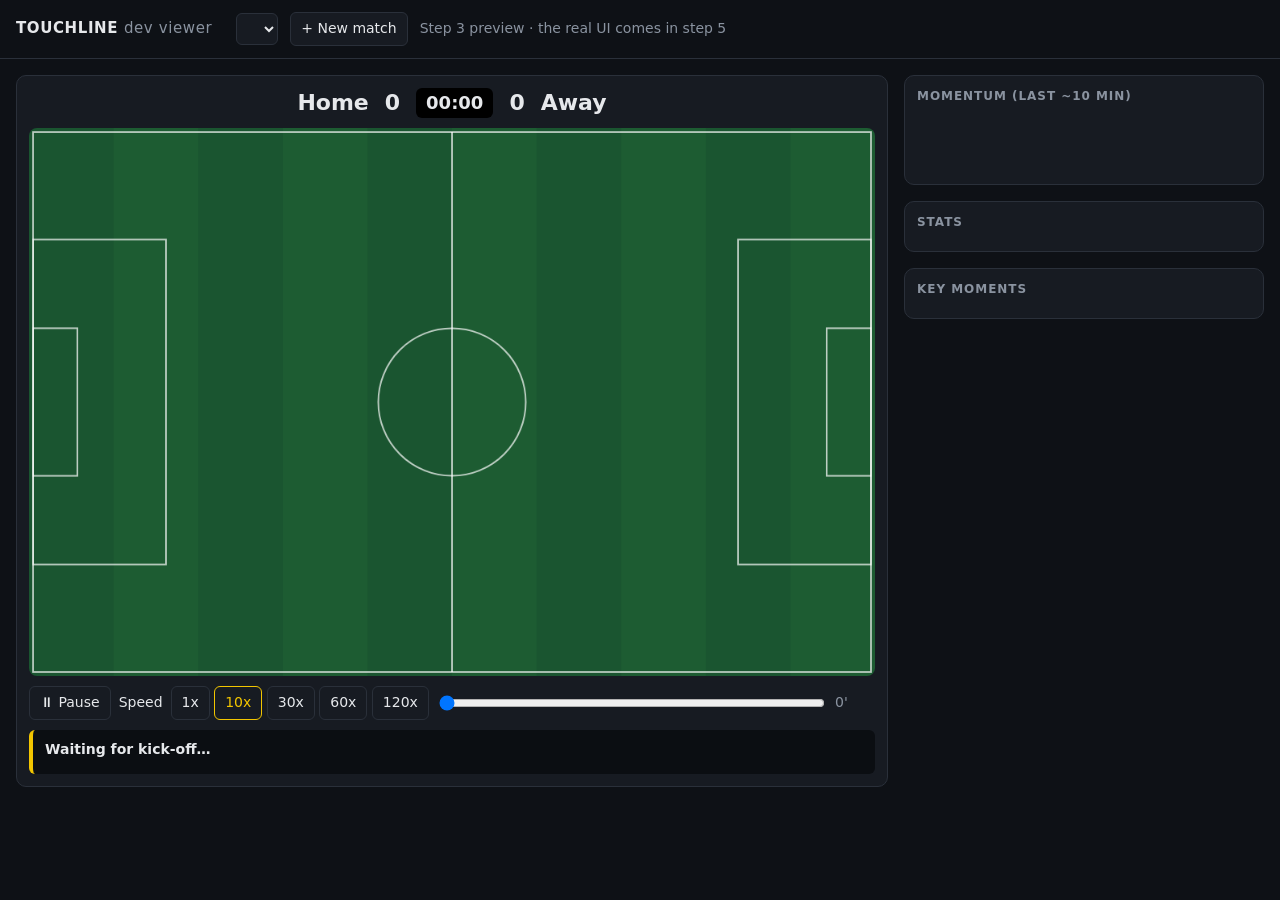
==== server/static/index.html @ 549ccb47 "Simulator, stats engine and live streaming server - Synthetic match simulator: fictional clubs, tact" ====
<!doctype html>
<html lang="en">
<head>
<meta charset="utf-8">
<meta name="viewport" content="width=device-width, initial-scale=1">
<title>Touchline · Dev Viewer</title>
<style>
  :root { --bg:#0e1116; --panel:#171b22; --line:#2a303a; --text:#e6e8eb; --muted:#8a93a0;
          --pitch:#1d5c32; --pitch2:#1a5530; --home:#5BB8F0; --away:#C8102E; --accent:#f2c500; }
  * { box-sizing: border-box; }
  body { margin:0; background:var(--bg); color:var(--text); font:14px/1.4 system-ui, -apple-system, sans-serif; }
  header { display:flex; gap:12px; align-items:center; padding:12px 16px; border-bottom:1px solid var(--line); flex-wrap:wrap; }
  header h1 { font-size:15px; margin:0 12px 0 0; letter-spacing:.04em; }
  select, button { background:var(--panel); color:var(--text); border:1px solid var(--line); border-radius:6px; padding:6px 10px; font:inherit; cursor:pointer; }
  button.on { border-color:var(--accent); color:var(--accent); }
  main { display:grid; grid-template-columns: minmax(0, 1fr) 360px; gap:16px; padding:16px; }
  @media (max-width: 900px) { main { grid-template-columns: 1fr; } }
  .panel { background:var(--panel); border:1px solid var(--line); border-radius:10px; padding:12px; }
  .score { display:flex; align-items:center; justify-content:center; gap:16px; font-size:22px; font-weight:700; margin-bottom:10px; }
  .score .clock { font-variant-numeric: tabular-nums; background:#000; padding:2px 10px; border-radius:6px; font-size:18px; }
  .swatch { display:inline-block; width:12px; height:12px; border-radius:3px; margin-right:6px; vertical-align:middle; }
  canvas { width:100%; height:auto; display:block; border-radius:8px; }
  .controls { display:flex; gap:8px; align-items:center; margin-top:10px; flex-wrap:wrap; }
  .controls input[type=range] { flex:1; min-width:160px; }
  .overlay { min-height:44px; margin-top:10px; padding:10px 12px; border-left:4px solid var(--accent); background:#0b0e12; border-radius:6px; font-weight:600; }
  .overlay small { display:block; color:var(--muted); font-weight:400; }
  h2 { font-size:12px; text-transform:uppercase; letter-spacing:.08em; color:var(--muted); margin:0 0 8px; }
  .stat { display:grid; grid-template-columns: 48px 1fr 48px; gap:8px; align-items:center; margin:5px 0; font-variant-numeric: tabular-nums; }
  .stat .bar { height:6px; background:var(--away); border-radius:3px; overflow:hidden; position:relative; }
  .stat .bar i { position:absolute; left:0; top:0; bottom:0; background:var(--home); }
  .stat .lbl { grid-column: 1 / -1; font-size:11px; color:var(--muted); text-align:center; margin-bottom:-4px; }
  .stat span:last-child { text-align:right; }
  #moments { max-height:420px; overflow:auto; display:flex; flex-direction:column; gap:6px; }
  .m { padding:8px; border-radius:6px; background:#0b0e12; border-left:3px solid var(--line); }
  .m.hi { border-left-color:var(--accent); }
  .m .t { color:var(--muted); font-size:12px; font-variant-numeric: tabular-nums; }
  .side { display:flex; flex-direction:column; gap:16px; }
  svg { width:100%; height:60px; display:block; }
</style>
</head>
<body>
<header>
  <h1>TOUCHLINE <span style="color:var(--muted);font-weight:400">dev viewer</span></h1>
  <select id="match"></select>
  <button id="new">+ New match</button>
  <span style="color:var(--muted)">Step 3 preview · the real UI comes in step 5</span>
</header>
<main>
  <section class="panel">
    <div class="score">
      <span><i class="swatch" id="hsw"></i><span id="hname">Home</span></span>
      <span id="hs">0</span><span class="clock" id="clock">00:00</span><span id="as">0</span>
      <span><span id="aname">Away</span><i class="swatch" id="asw" style="margin:0 0 0 6px"></i></span>
    </div>
    <canvas id="pitch" width="1050" height="680"></canvas>
    <div class="controls">
      <button id="play">⏸ Pause</button>
      <span>Speed</span>
      <span id="speeds"></span>
      <input id="seek" type="range" min="0" max="95" value="0" title="jump to minute">
      <span id="seekv" style="width:40px;color:var(--muted)">0'</span>
    </div>
    <div class="overlay" id="overlay">Waiting for kick-off…</div>
  </section>
  <aside class="side">
    <div class="panel"><h2>Momentum (last ~10 min)</h2><svg id="mom" viewBox="0 0 100 40" preserveAspectRatio="none"></svg></div>
    <div class="panel"><h2>Stats</h2><div id="stats"></div></div>
    <div class="panel"><h2>Key moments</h2><div id="moments"></div></div>
  </aside>
</main>
<script>
const $ = id => document.getElementById(id);
const cv = $("pitch"), ctx = cv.getContext("2d"), S = 10; // 10 px per metre
let ws, meta, homeId, names = {}, trail = [], speed = 10, playing = true;

function drawPitch() {
  for (let i = 0; i < 10; i++) { ctx.fillStyle = i % 2 ? "#1d5c32" : "#1a5530"; ctx.fillRect(i * 105, 0, 105, 680); }
  ctx.strokeStyle = "rgba(255,255,255,.7)"; ctx.lineWidth = 2;
  ctx.strokeRect(5, 5, 1040, 670);
  ctx.beginPath(); ctx.moveTo(525, 5); ctx.lineTo(525, 675); ctx.stroke();
  ctx.beginPath(); ctx.arc(525, 340, 91.5, 0, Math.PI * 2); ctx.stroke();
  for (const x of [5, 1045 - 165]) ctx.strokeRect(x, 340 - 201.6, 165, 403.2);
  for (const x of [5, 1045 - 55]) ctx.strokeRect(x, 340 - 91.6, 55, 183.2);
}
function draw() {
  drawPitch();
  trail.forEach((t, i) => {
    const a = (i + 1) / trail.length;
    ctx.strokeStyle = t.color; ctx.globalAlpha = a * 0.9; ctx.lineWidth = 3;
    if (t.end) { ctx.beginPath(); ctx.moveTo(t.start[0] * S, t.start[1] * S); ctx.lineTo(t.end[0] * S, t.end[1] * S); ctx.stroke(); }
    ctx.globalAlpha = 1;
  });
  const last = trail[trail.length - 1];
  if (last) {
    const p = last.end || last.start;
    ctx.fillStyle = "#fff"; ctx.beginPath(); ctx.arc(p[0] * S, p[1] * S, 9, 0, Math.PI * 2); ctx.fill();
    ctx.fillStyle = last.color; ctx.beginPath(); ctx.arc(last.start[0] * S, last.start[1] * S, 7, 0, Math.PI * 2); ctx.fill();
  }
}
function colorOf(team) { return team === homeId ? meta.home.colors[0] : meta.away.colors[0]; }

const STATS = [["possession_pct", "Possession %"], ["shots", "Shots"], ["on_target", "On target"], ["xg", "xG"],
  ["pass_accuracy_pct", "Pass accuracy %"], ["box_entries", "Box entries"], ["ppda", "PPDA (lower = more pressing)"], ["corners", "Corners"]];
function renderState(st) {
  const [h, a] = [st.match.home.id, st.match.away.id];
  $("hs").textContent = st.match.score[h]; $("as").textContent = st.match.score[a];
  $("stats").innerHTML = STATS.map(([k, l]) => {
    const hv = st.teams[h][k] ?? 0, av = st.teams[a][k] ?? 0, tot = (+hv + +av) || 1;
    return `<div class="stat"><span class="lbl">${l}</span><span>${hv}</span><div class="bar"><i style="width:${100 * hv / tot}%"></i></div><span>${av}</span></div>`;
  }).join("");
  const tl = st.momentum.timeline;
  if (tl.length) {
    const pts = tl.map((v, i) => `${(i / Math.max(tl.length - 1, 1)) * 100},${20 - v * 18}`).join(" ");
    $("mom").innerHTML = `<line x1="0" y1="20" x2="100" y2="20" stroke="#2a303a" stroke-width=".5"/>
      <polyline points="${pts}" fill="none" stroke="#f2c500" stroke-width="1" vector-effect="non-scaling-stroke"/>`;
  }
}
const ICON = { goal: "⚽", card: "🟥", big_chance_missed: "😱", great_save: "🧤", momentum_swing: "📈", counter_attack: "⚡",
  key_pass: "🎯", pressing_spell: "🔥", chaos_spike: "🌪", sustained_possession: "🔄", thunderbolt: "💥", milestone: "🏅",
  substitution: "🔁", half_time: "⏸", full_time: "🏁" };
function addMoment(m) {
  if (m.importance < 0.3) return;
  const icon = m.type === "card" && m.importance < 0.5 ? "🟨" : (ICON[m.type] || "•");
  const el = document.createElement("div");
  el.className = "m" + (m.importance >= 0.6 ? " hi" : "");
  el.innerHTML = `<div class="t">${m.clock} · ${m.type.replace(/_/g, " ")}</div>${icon} ${m.title}`;
  $("moments").prepend(el);
  if (m.importance >= 0.45) $("overlay").innerHTML = `${icon} ${m.title}<small>${m.clock} · facts ready for the agents (step 4)</small>`;
}
function onEvent(ev) {
  $("clock").textContent = ev.clock;
  if (ev.display) {
    trail.push({ ...ev.display, color: colorOf(ev.team_id) });
    if (trail.length > 8) trail.shift();
    draw();
  }
}
function connect(id) {
  if (ws) ws.close();
  trail = []; $("moments").innerHTML = ""; draw();
  ws = new WebSocket(`${location.protocol === "https:" ? "wss" : "ws"}://${location.host}/ws/matches/${id}?speed=${speed}`);
  ws.onmessage = e => {
    const msg = JSON.parse(e.data);
    if (msg.type === "hello") {
      meta = msg.match; homeId = meta.home.id;
      $("hname").textContent = meta.home.name; $("aname").textContent = meta.away.name;
      $("hsw").style.background = meta.home.colors[0]; $("asw").style.background = meta.away.colors[0];
      document.documentElement.style.setProperty("--home", meta.home.colors[0]);
      document.documentElement.style.setProperty("--away", meta.away.colors[0]);
      $("seek").max = msg.duration_minutes;
    } else if (msg.type === "event") onEvent(msg.event);
    else if (msg.type === "moment") addMoment(msg.moment);
    else if (msg.type === "state") renderState(msg.state);
    else if (msg.type === "reset") {
      trail = []; $("moments").innerHTML = "";
      msg.state.moments.forEach(addMoment); renderState(msg.state); onEvent(msg.event);
    } else if (msg.type === "status") {
      playing = msg.playing; $("play").textContent = playing ? "⏸ Pause" : "▶ Play";
      $("seek").value = parseInt(msg.clock); $("seekv").textContent = $("seek").value + "'";
    }
  };
}
const send = o => ws && ws.readyState === 1 && ws.send(JSON.stringify(o));
$("play").onclick = () => send({ cmd: playing ? "pause" : "play" });
$("seek").oninput = () => $("seekv").textContent = $("seek").value + "'";
$("seek").onchange = () => send({ cmd: "seek", minute: +$("seek").value });
$("speeds").innerHTML = [1, 10, 30, 60, 120].map(s => `<button data-s="${s}" class="${s === speed ? "on" : ""}">${s}x</button>`).join(" ");
$("speeds").onclick = e => {
  const s = +e.target.dataset.s; if (!s) return;
  speed = s; send({ cmd: "speed", value: s });
  [...$("speeds").children].forEach(b => b.classList.toggle("on", +b.dataset.s === s));
};
async function loadMatches(select) {
  const list = await (await fetch("/api/matches")).json();
  $("match").innerHTML = list.map(m => `<option value="${m.match_id}">${m.home} v ${m.away} · ${m.scenario.replace(/_/g, " ")} (seed ${m.seed})</option>`).join("");
  if (select) $("match").value = select;
  connect($("match").value);
}
$("match").onchange = () => connect($("match").value);
$("new").onclick = async () => {
  const clubs = ["kestrel", "marlowe", "portellis", "ashvale"].sort(() => Math.random() - .5);
  const scen = ["standard", "late_comeback", "high_press", "dominant_home", "red_card"][Math.floor(Math.random() * 5)];
  const r = await (await fetch("/api/matches", { method: "POST", headers: { "Content-Type": "application/json" },
    body: JSON.stringify({ home: clubs[0], away: clubs[1], scenario: scen }) })).json();
  loadMatches(r.match_id);
};
drawPitch(); loadMatches();
</script>
</body>
</html>
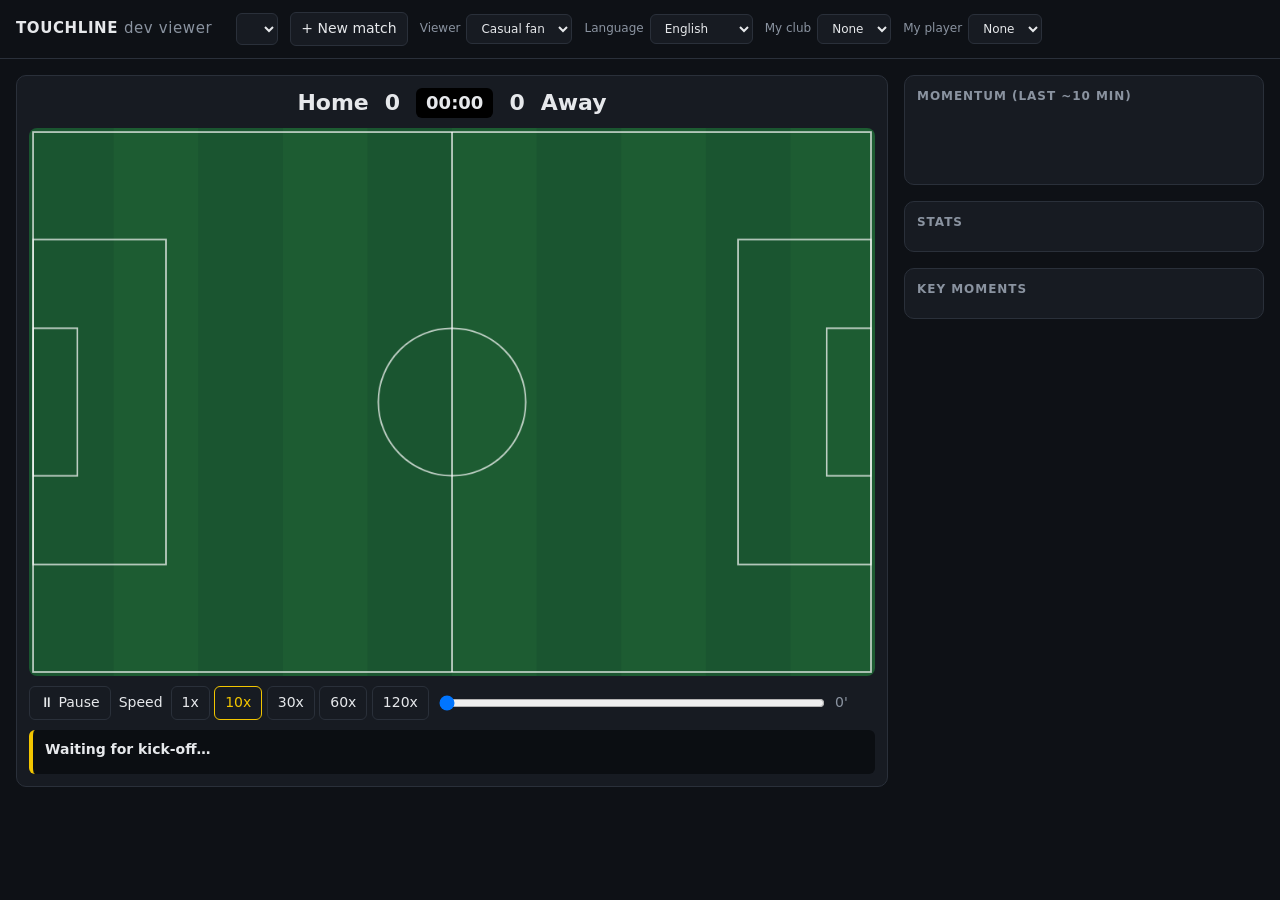
==== commit 90e7b2f6: "Broadcast crew: AI agents on Microsoft Foundry with Agent Framework - Analyst (gpt-5-mini), Commenta" ====
--- a/server/static/index.html
+++ b/server/static/index.html
@@ -36,6 +36,19 @@
   .m .t { color:var(--muted); font-size:12px; font-variant-numeric: tabular-nums; }
   .side { display:flex; flex-direction:column; gap:16px; }
   svg { width:100%; height:60px; display:block; }
+  .overlay .cap { font-size:16px; }
+  .overlay .line { font-weight:400; margin-top:4px; }
+  .overlay .meta { display:flex; gap:10px; align-items:center; margin-top:6px; color:var(--muted); font-size:12px; font-weight:400; }
+  .overlay .meta a { color:var(--accent); cursor:pointer; }
+  .trace { margin-top:8px; font-size:12px; font-weight:400; color:var(--muted); display:none; }
+  .trace.open { display:block; }
+  .trace div { padding:2px 0; } .trace .rej { color:#ff8a80; } .trace .ok { color:#9be7a0; }
+  .m .ai { margin-top:4px; color:var(--text); font-size:13px; }
+  .badge { font-size:11px; padding:1px 6px; border-radius:10px; background:#243; color:#9be7a0; }
+  .badge.fb { background:#332; color:#e7d39b; }
+  label.ctl { color:var(--muted); font-size:12px; display:flex; gap:6px; align-items:center; }
+  #recap { display:none; } #recap.show { display:block; }
+  #recap h3 { margin:4px 0 8px; font-size:17px; } #recap p { margin:6px 0; }
 </style>
 </head>
 <body>
@@ -43,7 +56,11 @@
   <h1>TOUCHLINE <span style="color:var(--muted);font-weight:400">dev viewer</span></h1>
   <select id="match"></select>
   <button id="new">+ New match</button>
-  <span style="color:var(--muted)">Step 3 preview · the real UI comes in step 5</span>
+  <label class="ctl">Viewer <select id="persona"><option value="casual">Casual fan</option><option value="analyst">Analyst</option></select></label>
+  <label class="ctl">Language <select id="lang"><option value="en">English</option><option value="es">Español</option><option value="fr">Français</option><option value="pt">Português</option></select></label>
+  <label class="ctl">My club <select id="team"><option value="">None</option></select></label>
+  <label class="ctl">My player <select id="player"><option value="">None</option></select></label>
+  <span id="ai" style="color:var(--muted);font-size:12px"></span>
 </header>
 <main>
   <section class="panel">
@@ -63,6 +80,7 @@
     <div class="overlay" id="overlay">Waiting for kick-off…</div>
   </section>
   <aside class="side">
+    <div class="panel" id="recap"><h2 id="recapWhen">Recap</h2><div id="recapBody" dir="auto"></div></div>
     <div class="panel"><h2>Momentum (last ~10 min)</h2><svg id="mom" viewBox="0 0 100 40" preserveAspectRatio="none"></svg></div>
     <div class="panel"><h2>Stats</h2><div id="stats"></div></div>
     <div class="panel"><h2>Key moments</h2><div id="moments"></div></div>
@@ -70,6 +88,7 @@
 </main>
 <script>
 const $ = id => document.getElementById(id);
+const esc = t => String(t).replace(/[&<>"]/g, c => ({ "&": "&amp;", "<": "&lt;", ">": "&gt;", '"': "&quot;" })[c]);
 const cv = $("pitch"), ctx = cv.getContext("2d"), S = 10; // 10 px per metre
 let ws, meta, homeId, names = {}, trail = [], speed = 10, playing = true;
 
@@ -105,8 +124,8 @@
   const [h, a] = [st.match.home.id, st.match.away.id];
   $("hs").textContent = st.match.score[h]; $("as").textContent = st.match.score[a];
   $("stats").innerHTML = STATS.map(([k, l]) => {
-    const hv = st.teams[h][k] ?? 0, av = st.teams[a][k] ?? 0, tot = (+hv + +av) || 1;
-    return `<div class="stat"><span class="lbl">${l}</span><span>${hv}</span><div class="bar"><i style="width:${100 * hv / tot}%"></i></div><span>${av}</span></div>`;
+    const hv = st.teams[h][k] ?? "–", av = st.teams[a][k] ?? "–", tot = ((+hv || 0) + (+av || 0)) || 1;
+    return `<div class="stat"><span class="lbl">${l}</span><span>${hv}</span><div class="bar"><i style="width:${100 * (+hv || 0) / tot}%"></i></div><span>${av}</span></div>`;
   }).join("");
   const tl = st.momentum.timeline;
   if (tl.length) {
@@ -123,9 +142,36 @@
   const icon = m.type === "card" && m.importance < 0.5 ? "🟨" : (ICON[m.type] || "•");
   const el = document.createElement("div");
   el.className = "m" + (m.importance >= 0.6 ? " hi" : "");
+  el.id = "m-" + m.id;
   el.innerHTML = `<div class="t">${m.clock} · ${m.type.replace(/_/g, " ")}</div>${icon} ${m.title}`;
   $("moments").prepend(el);
-  if (m.importance >= 0.45) $("overlay").innerHTML = `${icon} ${m.title}<small>${m.clock} · facts ready for the agents (step 4)</small>`;
+  const note = ["half_time", "full_time"].includes(m.type) ? "recap coming up…" : "the broadcast crew is on it…";
+  if (m.importance >= 0.45) $("overlay").innerHTML = `<span class="cap">${icon} ${esc(m.title)}</span><small>${m.clock} · ${note}</small>`;
+}
+function traceHtml(trace) {
+  return trace.map(s => {
+    const cls = s.note.startsWith("rejected") || s.note.startsWith("failed") || s.note.startsWith("gave up") ? "rej" : (s.note === "passed" ? "ok" : "");
+    const who = { analyst: "🧠 Analyst", commentator: "🎙 Commentator", fact_checker: "✅ Fact-checker", producer: "🎛 Producer" }[s.agent] || s.agent;
+    return `<div class="${cls}">${who}${s.ms ? ` · ${(s.ms / 1000).toFixed(1)}s` : ""}${s.note ? ` · ${esc(s.note)}` : ""}</div>`;
+  }).join("");
+}
+function onCommentary(msg) {
+  const c = msg.coverage, m = msg.moment;
+  const secs = (c.trace.reduce((a, s) => a + s.ms, 0) / 1000).toFixed(1);
+  const badge = c.source === "ai" ? `<span class="badge">AI · fact-checked</span>` : `<span class="badge fb">safe fallback</span>`;
+  $("overlay").innerHTML = `<div class="cap" dir="auto">${esc(c.caption)}</div><div class="line" dir="auto">${esc(c.line)}</div>
+    <div class="meta">${badge}<span>${m.clock} · ${secs}s</span><a onclick="this.parentNode.nextElementSibling.classList.toggle('open')">behind the scenes ▾</a></div>
+    <div class="trace">${c.insight && c.insight.why_it_matters ? `<div>🧠 <i>${esc(c.insight.why_it_matters)}</i></div>` : ""}${traceHtml(c.trace)}</div>`;
+  const el = document.getElementById("m-" + m.id);
+  if (el) el.insertAdjacentHTML("beforeend", `<div class="ai" dir="auto">🎙 ${esc(c.line)}</div>`);
+}
+function onRecap(msg) {
+  if (!msg.recap) return;
+  const r = msg.recap;
+  $("recapWhen").textContent = msg.when === "full_time" || msg.when === "full-time" ? "Full-time recap" : "Half-time recap";
+  $("recapBody").innerHTML = `<h3>${esc(r.headline)}</h3>${r.summary.map(p => `<p>${esc(p)}</p>`).join("")}
+    <p>⭐ <b>${esc(r.player_of_the_match)}</b>: ${esc(r.player_reason)}</p>`;
+  $("recap").classList.add("show");
 }
 function onEvent(ev) {
   $("clock").textContent = ev.clock;
@@ -138,7 +184,11 @@
 function connect(id) {
   if (ws) ws.close();
   trail = []; $("moments").innerHTML = ""; draw();
-  ws = new WebSocket(`${location.protocol === "https:" ? "wss" : "ws"}://${location.host}/ws/matches/${id}?speed=${speed}`);
+  $("recap").classList.remove("show");
+  const q = new URLSearchParams({ speed, persona: $("persona").value, language: $("lang").value });
+  if ($("team").value) q.set("team", $("team").value);
+  if ($("player").value) q.set("player", $("player").value);
+  ws = new WebSocket(`${location.protocol === "https:" ? "wss" : "ws"}://${location.host}/ws/matches/${id}?${q}`);
   ws.onmessage = e => {
     const msg = JSON.parse(e.data);
     if (msg.type === "hello") {
@@ -148,8 +198,16 @@
       document.documentElement.style.setProperty("--home", meta.home.colors[0]);
       document.documentElement.style.setProperty("--away", meta.away.colors[0]);
       $("seek").max = msg.duration_minutes;
+      const keepTeam = $("team").value, keepPlayer = $("player").value;
+      $("team").innerHTML = `<option value="">None</option>` + [meta.home, meta.away].map(t => `<option value="${t.id}">${t.name}</option>`).join("");
+      $("player").innerHTML = `<option value="">None</option>` + [meta.home, meta.away].map(t =>
+        `<optgroup label="${t.name}">` + [...t.starters, ...t.bench].map(p => `<option value="${p.id}">${p.name}</option>`).join("") + `</optgroup>`).join("");
+      $("team").value = [meta.home.id, meta.away.id].includes(keepTeam) ? keepTeam : "";
+      if ([...$("player").options].some(o => o.value === keepPlayer)) $("player").value = keepPlayer;
     } else if (msg.type === "event") onEvent(msg.event);
     else if (msg.type === "moment") addMoment(msg.moment);
+    else if (msg.type === "commentary") onCommentary(msg);
+    else if (msg.type === "recap") onRecap(msg);
     else if (msg.type === "state") renderState(msg.state);
     else if (msg.type === "reset") {
       trail = []; $("moments").innerHTML = "";
@@ -177,6 +235,10 @@
   connect($("match").value);
 }
 $("match").onchange = () => connect($("match").value);
+const sendProfile = () => send({ cmd: "profile", persona: $("persona").value, language: $("lang").value,
+  favorite_team: $("team").value || null, favorite_player: $("player").value || null });
+["persona", "lang", "team", "player"].forEach(id => $(id).onchange = sendProfile);
+fetch("/api/health").then(r => r.json()).then(h => $("ai").textContent = h.ai ? "🤖 AI crew on" : "AI off (no Foundry endpoint)");
 $("new").onclick = async () => {
   const clubs = ["kestrel", "marlowe", "portellis", "ashvale"].sort(() => Math.random() - .5);
   const scen = ["standard", "late_comeback", "high_press", "dominant_home", "red_card"][Math.floor(Math.random() * 5)];
